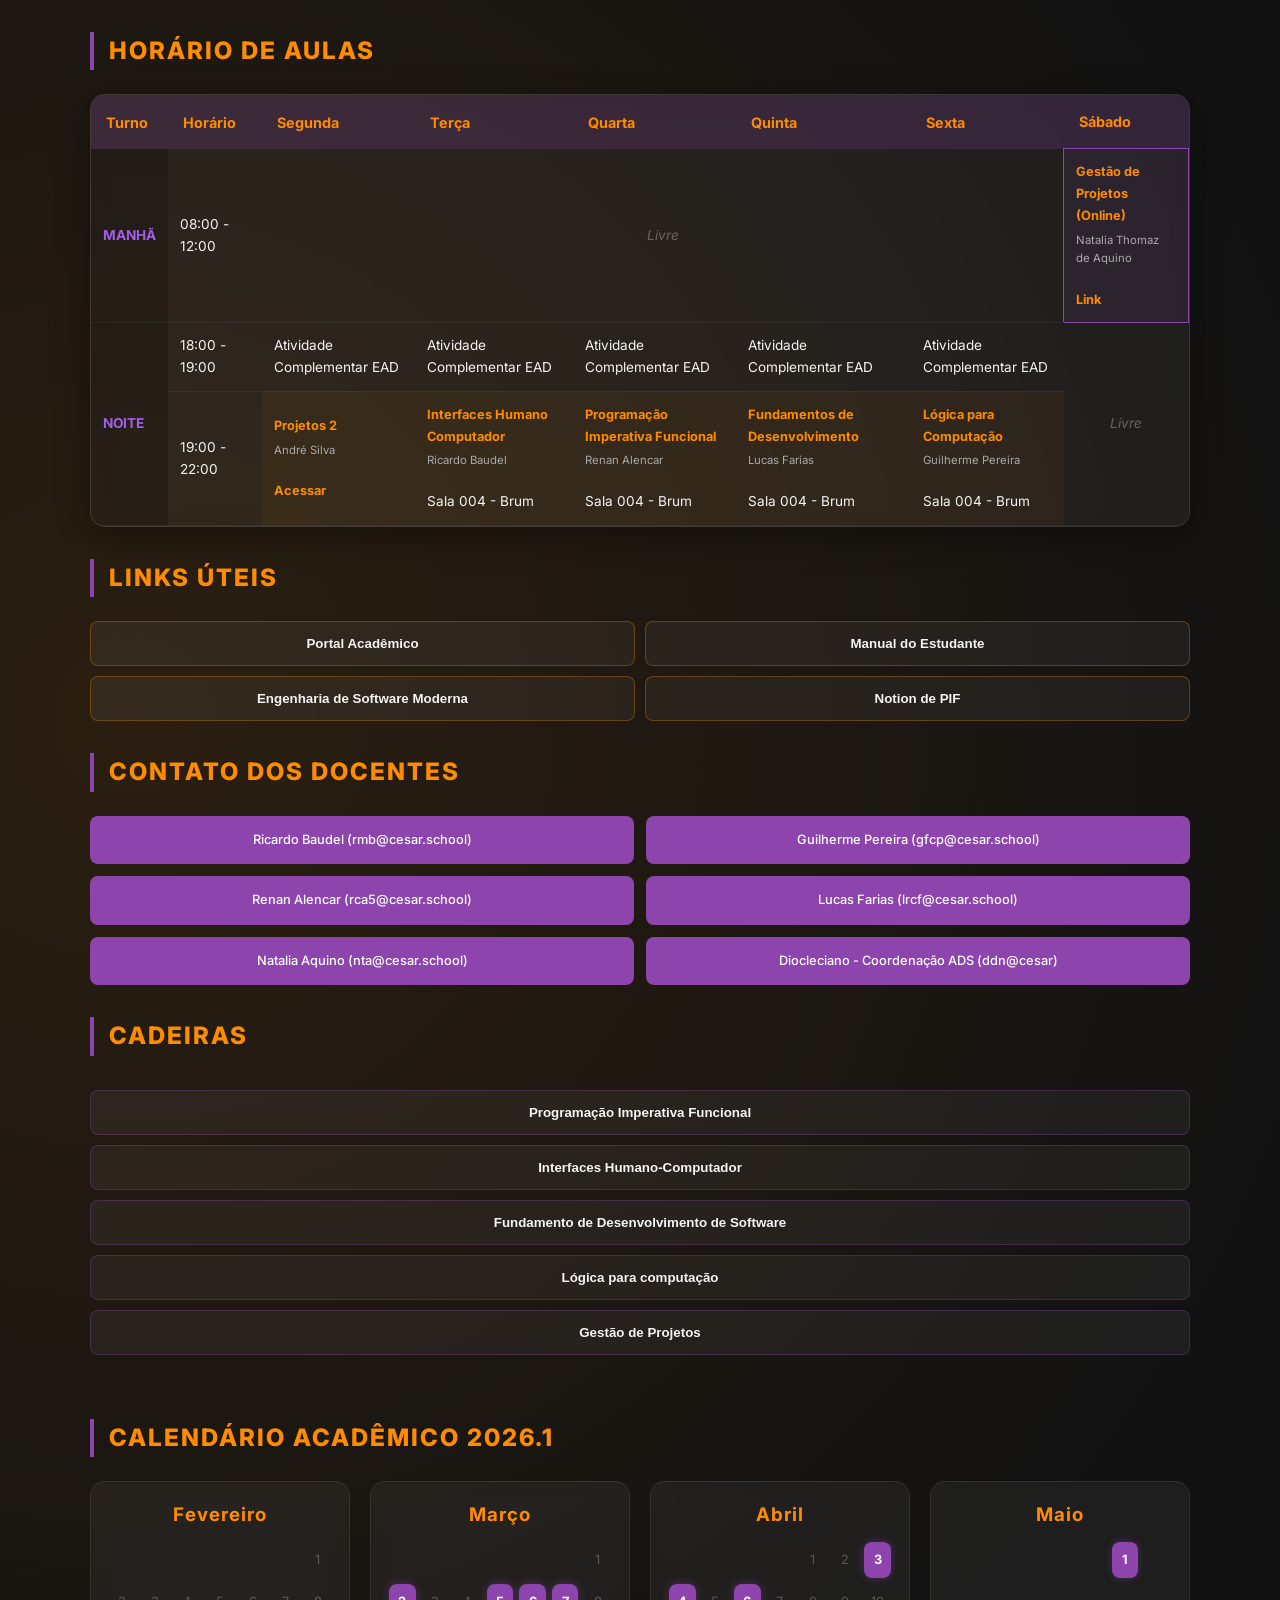
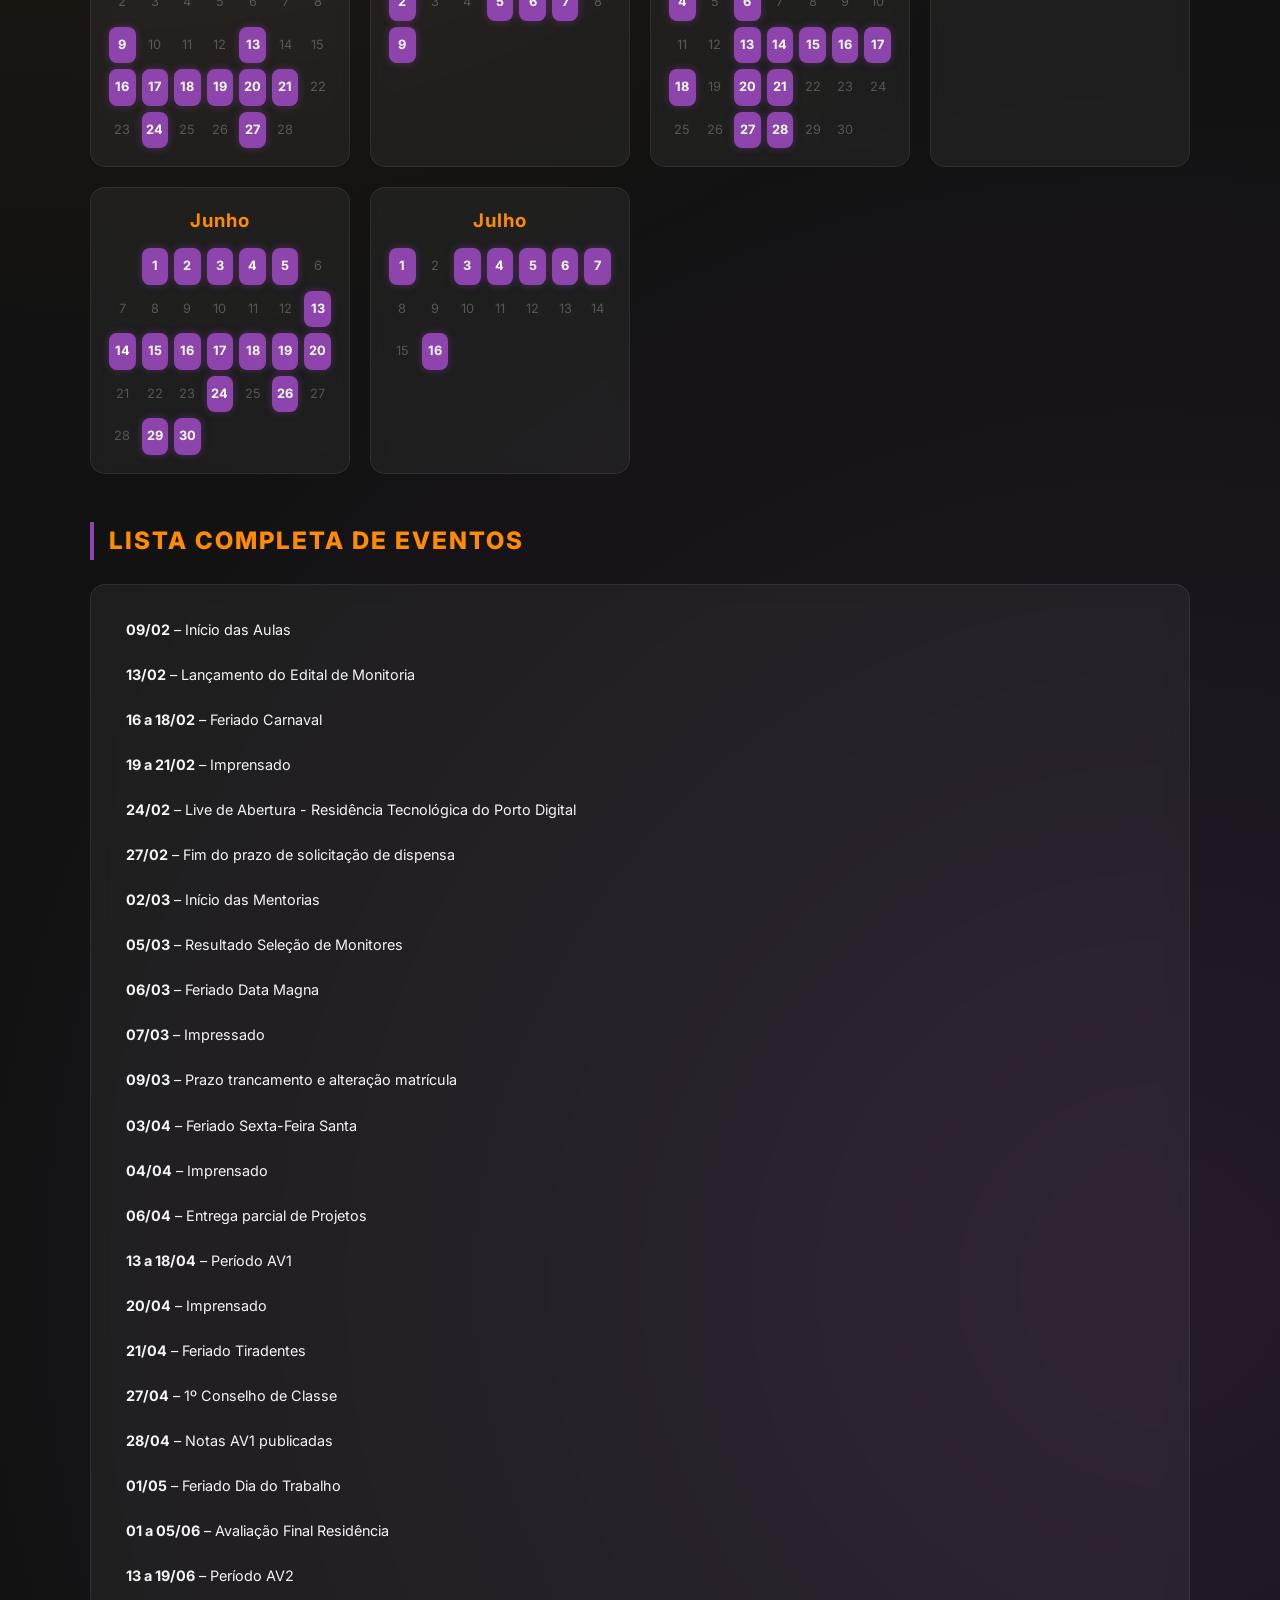
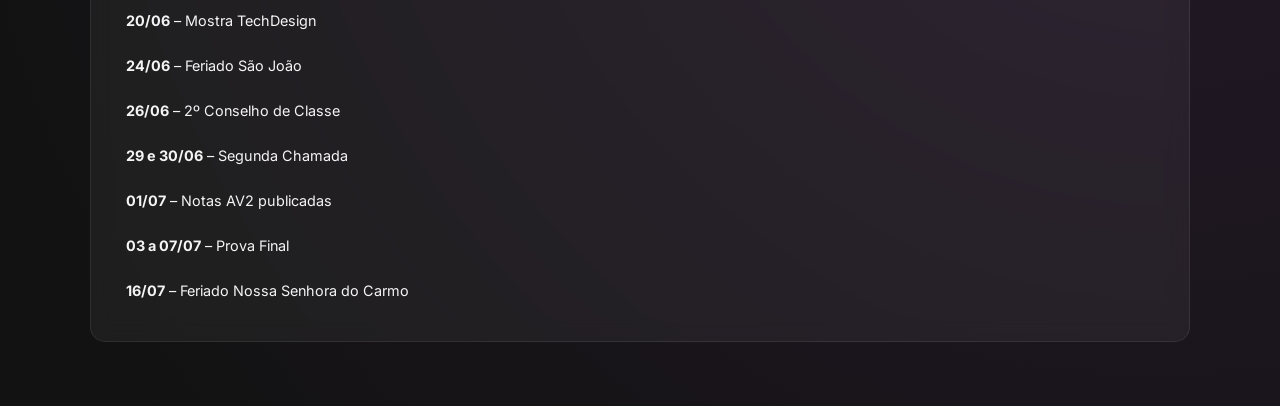
==== index.html @ d96bbe41 "first commit" ====
<!doctype html>
<html lang="pt-BR">
  <head>
    <meta charset="UTF-8" />
    <title>Central de Links - Turma ADS</title>
    <link rel="stylesheet" href="style.module.css" />
    <meta name="viewport" content="width=device-width, initial-scale=1.0" />
    <link rel="stylesheet" href="./style.css" />
    <link rel="icon" type="image/png" href="cesarlogopng.png" />
    <script src="script.js"></script>
  </head>
  <body>
    <div class="container">
      <section class="schedule">
        <h2>Horário de Aulas</h2>

        <div class="table-container">
          <table id="tabela-horario">
            <thead>
              <tr>
                <th>Turno</th>
                <th>Horário</th>
                <th>Segunda</th>
                <th>Terça</th>
                <th>Quarta</th>
                <th>Quinta</th>
                <th>Sexta</th>
                <th>Sábado</th>
              </tr>
            </thead>

            <tbody>
              <tr>
                <td rowspan="1" class="turno">MANHÃ</td>
                <td>08:00 - 12:00</td>
                <td colspan="5" class="livre">Livre</td>
                <td class="disciplina destaque">
                  <a href="https://classroom.google.com/c/Nzk0MDg3NDczNjcz"
                    >Gestão de Projetos (Online)</a
                  >
                  <br />
                  <small>Natalia Thomaz de Aquino</small><br />
                  <a href="https://cesar.zoom.us/j/87571379518">Link</a>
                </td>
              </tr>

              <tr>
                <td rowspan="3" class="turno">NOITE</td>
                <td>18:00 - 19:00</td>
                <td>Atividade Complementar EAD</td>
                <td>Atividade Complementar EAD</td>
                <td>Atividade Complementar EAD</td>
                <td>Atividade Complementar EAD</td>
                <td>Atividade Complementar EAD</td>
                <td class="livre" rowspan="3">Livre</td>
              </tr>

              <tr>
                <td>19:00 - 22:00</td>

                <td class="disciplina">
                  <a href="https://classroom.google.com/c/ODQzOTEwMzMzNjAx"
                    >Projetos 2</a
                  >
                  <br />
                  <small>André Silva</small><br />
                  <a href="https://cesar.zoom.us/j/82120558828">Acessar</a>
                </td>

                <td class="disciplina">
                  <a href="https://classroom.google.com/c/ODQzODcwODQ5MTI5"
                    >Interfaces Humano Computador</a
                  >
                  <br />
                  <small>Ricardo Baudel</small><br />
                  Sala 004 - Brum
                </td>

                <td class="disciplina">
                  <a href="https://classroom.google.com/c/NzkzNzI1NTE4OTM5"
                    >Programação Imperativa Funcional</a
                  >
                  <br />
                  <small>Renan Alencar</small><br />
                  Sala 004 - Brum
                </td>

                <td class="disciplina">
                  <a href="https://classroom.google.com/c/ODQyODUxNDIyNDI5"
                    >Fundamentos de Desenvolvimento</a
                  >
                  <br />
                  <small>Lucas Farias</small><br />
                  Sala 004 - Brum
                </td>

                <td class="disciplina">
                  <a href="https://classroom.google.com/c/ODQzNzM2NTk4NzI0"
                    >Lógica para Computação</a
                  >
                  <br />
                  <small>Guilherme Pereira</small><br />
                  Sala 004 - Brum
                </td>
              </tr>
            </tbody>
          </table>
        </div>
      </section>

      <section class="links-title">
        <h2>Links Úteis</h2>
        <section class="links">
          <a href="https://cesar.lyceum.com.br/AOnline3/#/home/avisos"
            ><button>Portal Acadêmico</button></a
          >

          <a
            href="https://drive.google.com/file/d/1fLN6A3KVSwYepIbjoGsRWxdpmZ-r2-D-/view"
            ><button>Manual do Estudante</button></a
          >

          <a href="https://engsoftmoderna.info/">
            <button>Engenharia de Software Moderna</button></a
          >

          <a
            href="https://nan-0x194.notion.site/2026-1-rogramacao-imperativa-e-funcional"
          >
            <button>Notion de PIF</button></a
          >
        </section>
      </section>

      <section class="contatos">
        <h2>Contato dos Docentes</h2>
        <div class="emails">
          <a
            href="https://mail.google.com/mail/?view=cm&to=rmb@cesar.school&su=Dúvida%20sobre%20a%20disciplina&body=Prezado%20Professor%20Ricardo,%0A%0ASou%20aluno(a)%20da%20disciplina%20Interfaces%20Humano-Computador%20e%20gostaria%20de%20tirar%20uma%20dúvida%20sobre%20a%20aula/atividade.%0A%0APoderia,%20por%20gentileza,%20me%20auxiliar?%0A%0AAtenciosamente,%0A%0ANome:%20"
            target="_blank"
            class="email-button"
          >
            Ricardo Baudel (rmb@cesar.school)
          </a>

          <a
            href="https://mail.google.com/mail/?view=cm&to=gfcp@cesar.school&su=Dúvida%20sobre%20a%20disciplina&body=Prezado%20Professor%20Guilherme,%0A%0ASou%20aluno(a)%20da%20disciplina%20Lógica%20para%20Computação%20e%20gostaria%20de%20tirar%20uma%20dúvida%20sobre%20a%20aula/atividade.%0A%0APoderia,%20por%20gentileza,%20me%20auxiliar?%0A%0AAtenciosamente,%0A%0ANome:%20"
            target="_blank"
            class="email-button"
          >
            Guilherme Pereira (gfcp@cesar.school)
          </a>

          <a
            href="https://mail.google.com/mail/?view=cm&to=rca5@cesar.school&su=Dúvida%20sobre%20a%20disciplina&body=Prezado%20Professor%20Renan,%0A%0ASou%20aluno(a)%20da%20disciplina%20Programação%20Imperativa%20Funcional%20e%20gostaria%20de%20tirar%20uma%20dúvida%20sobre%20a%20aula/atividade.%0A%0APoderia,%20por%20gentileza,%20me%20auxiliar?%0A%0AAtenciosamente,%0A%0ANome:%20"
            target="_blank"
            class="email-button"
          >
            Renan Alencar (rca5@cesar.school)
          </a>

          <a
            href="https://mail.google.com/mail/?view=cm&to=lrcf@cesar.school&su=Dúvida%20sobre%20a%20disciplina&body=Prezado%20Professor%20Lucas,%0A%0ASou%20aluno(a)%20da%20disciplina%20Fundamentos%20de%20Desenvolvimento%20e%20gostaria%20de%20tirar%20uma%20dúvida%20sobre%20a%20aula/atividade.%0A%0APoderia,%20por%20gentileza,%20me%20auxiliar?%0A%0AAtenciosamente,%0A%0ANome:%20%"
            target="_blank"
            class="email-button"
          >
            Lucas Farias (lrcf@cesar.school)
          </a>

          <a
            href="https://mail.google.com/mail/?view=cm&to=nta@cesar.school&su=Dúvida%20sobre%20a%20disciplina&body=Prezada%20Professora%20Natalia,%0A%0ASou%20aluno(a)%20da%20disciplina%20Gestão%20de%20projetos%20e%20gostaria%20de%20tirar%20uma%20dúvida%20sobre%20a%20aula/atividade.%0A%0APoderia,%20por%20gentileza,%20me%20auxiliar?%0A%0AAtenciosamente,%0A%0ANome:%20"
            target="_blank"
            class="email-button"
          >
            Natalia Aquino (nta@cesar.school)
          </a>

          <a
            href="https://mail.google.com/mail/?view=cm&to=ddn@cesar.school&su=Dúvida%20Acadêmica%20-%20Coordenação%20ADS&body=Prezado%20Professor%20Diocleciano,%0A%0ASou%20aluno(a)%20do%20curso%20de%20Análise%20e%20Desenvolvimento%20de%20Sistemas%20e%20gostaria%20de%20tirar%20uma%20dúvida%20relacionada%20à%20coordenação.%0A%0APoderia,%20por%20gentileza,%20me%20auxiliar?%0A%0AAtenciosamente,%0A%0ANome:%20"
            target="_blank"
            class="email-button"
          >
            Diocleciano - Coordenação ADS (ddn@cesar)
          </a>
        </div>
      </section>

      <section class="cadeiras">
        <h2>Cadeiras</h2>
        <section class="cadeiras">
          <a href="./pages/pif/pif.html">
            <button>Programação Imperativa Funcional</button></a
          >

          <a href="./pages/ihc/ihc.html"
            ><button>Interfaces Humano-Computador</button></a
          >

          <a href="./pages/fds/fds.html"
            ><button>Fundamento de Desenvolvimento de Software</button></a
          >

          <a href="./pages/lp/lp.html"
            ><button>Lógica para computação</button></a
          >

          <a href="./pages/gp/gp.html"><button>Gestão de Projetos</button></a>
        </section>
      </section>

      <section class="calendario-visual">
        <h2>Calendário Acadêmico 2026.1</h2>

        <div class="meses">
          <!-- FEVEREIRO -->
          <div class="mes">
            <h3>Fevereiro</h3>
            <div class="dias">
              <span></span><span></span><span></span><span></span><span></span
              ><span></span>
              <span>1</span>
              <span>2</span><span>3</span><span>4</span><span>5</span
              ><span>6</span><span>7</span><span>8</span>
              <a href="#d0902" class="evento">9</a>
              <span>10</span><span>11</span><span>12</span>
              <a href="#d1302" class="evento">13</a>
              <span>14</span><span>15</span>
              <a href="#d1602" class="evento">16</a>
              <a href="#d1602" class="evento">17</a>
              <a href="#d1602" class="evento">18</a>
              <a href="#d1902" class="evento">19</a>
              <a href="#d1902" class="evento">20</a>
              <a href="#d1902" class="evento">21</a>
              <span>22</span><span>23</span>
              <a href="#d2402" class="evento">24</a>
              <span>25</span><span>26</span>
              <a href="#d2702" class="evento">27</a>
              <span>28</span>
            </div>
          </div>

          <!-- MARÇO -->
          <div class="mes">
            <h3>Março</h3>
            <div class="dias">
              <span></span><span></span><span></span><span></span><span></span
              ><span></span>
              <span>1</span>
              <a href="#d0203" class="evento">2</a>
              <span>3</span><span>4</span>
              <a href="#d0503" class="evento">5</a>
              <a href="#d0603" class="evento">6</a>
              <a href="#d0703" class="evento">7</a>
              <span>8</span>
              <a href="#d0903" class="evento">9</a>
            </div>
          </div>

          <div class="mes">
            <h3>Abril</h3>
            <div class="dias">
              <span></span><span></span><span></span><span></span> <span>1</span
              ><span>2</span>
              <a href="#d0304" class="evento">3</a>
              <a href="#d0404" class="evento">4</a>
              <span>5</span>
              <a href="#d0604" class="evento">6</a>
              <span>7</span><span>8</span><span>9</span><span>10</span
              ><span>11</span><span>12</span>
              <a href="#d1304" class="evento">13</a>
              <a href="#d1304" class="evento">14</a>
              <a href="#d1304" class="evento">15</a>
              <a href="#d1304" class="evento">16</a>
              <a href="#d1304" class="evento">17</a>
              <a href="#d1304" class="evento">18</a>
              <span>19</span>
              <a href="#d2004" class="evento">20</a>
              <a href="#d2104" class="evento">21</a>
              <span>22</span><span>23</span><span>24</span><span>25</span
              ><span>26</span>
              <a href="#d2704" class="evento">27</a>
              <a href="#d2804" class="evento">28</a>
              <span>29</span><span>30</span>
            </div>
          </div>

          <div class="mes">
            <h3>Maio</h3>
            <div class="dias">
              <span></span><span></span><span></span><span></span><span></span>
              <a href="#d0105" class="evento">1</a>
            </div>
          </div>

          <div class="mes">
            <h3>Junho</h3>
            <div class="dias">
              <span></span>
              <a href="#d0106" class="evento">1</a>
              <a href="#d0106" class="evento">2</a>
              <a href="#d0106" class="evento">3</a>
              <a href="#d0106" class="evento">4</a>
              <a href="#d0106" class="evento">5</a>
              <span>6</span>
              <span>7</span><span>8</span><span>9</span><span>10</span
              ><span>11</span><span>12</span>
              <a href="#d1306" class="evento">13</a>
              <a href="#d1306" class="evento">14</a>
              <a href="#d1306" class="evento">15</a>
              <a href="#d1306" class="evento">16</a>
              <a href="#d1306" class="evento">17</a>
              <a href="#d1306" class="evento">18</a>
              <a href="#d1306" class="evento">19</a>
              <a href="#d2006" class="evento">20</a>
              <span>21</span><span>22</span><span>23</span>
              <a href="#d2406" class="evento">24</a>
              <span>25</span>
              <a href="#d2606" class="evento">26</a>
              <span>27</span><span>28</span>
              <a href="#d2906" class="evento">29</a>
              <a href="#d2906" class="evento">30</a>
            </div>
          </div>

          <div class="mes">
            <h3>Julho</h3>
            <div class="dias">
              <a href="#d0107" class="evento">1</a>
              <span>2</span>
              <a href="#d0307" class="evento">3</a>
              <a href="#d0307" class="evento">4</a>
              <a href="#d0307" class="evento">5</a>
              <a href="#d0307" class="evento">6</a>
              <a href="#d0307" class="evento">7</a>
              <span>8</span><span>9</span><span>10</span><span>11</span
              ><span>12</span><span>13</span><span>14</span><span>15</span>
              <a href="#d1607" class="evento">16</a>
            </div>
          </div>
        </div>
      </section>


      <section class="lista-eventos">
        <h2>Lista Completa de Eventos</h2>
        <div class="eventos-container">
          <p id="d0902"><strong>09/02</strong> – Início das Aulas</p>
          <p id="d1302">
            <strong>13/02</strong> – Lançamento do Edital de Monitoria
          </p>
          <p id="d1602"><strong>16 a 18/02</strong> – Feriado Carnaval</p>
          <p id="d1902"><strong>19 a 21/02</strong> – Imprensado</p>
          <p id="d2402">
            <strong>24/02</strong> – Live de Abertura - Residência Tecnológica
            do Porto Digital
          </p>
          <p id="d2702">
            <strong>27/02</strong> – Fim do prazo de solicitação de dispensa
          </p>

          <p id="d0203"><strong>02/03</strong> – Início das Mentorias</p>
          <p id="d0503">
            <strong>05/03</strong> – Resultado Seleção de Monitores
          </p>
          <p id="d0603"><strong>06/03</strong> – Feriado Data Magna</p>
          <p id="d0703"><strong>07/03</strong> – Impressado</p>
          <p id="d0903">
            <strong>09/03</strong> – Prazo trancamento e alteração matrícula
          </p>

          <p id="d0304"><strong>03/04</strong> – Feriado Sexta-Feira Santa</p>
          <p id="d0404"><strong>04/04</strong> – Imprensado</p>
          <p id="d0604"><strong>06/04</strong> – Entrega parcial de Projetos</p>
          <p id="d1304"><strong>13 a 18/04</strong> – Período AV1</p>
          <p id="d2004"><strong>20/04</strong> – Imprensado</p>
          <p id="d2104"><strong>21/04</strong> – Feriado Tiradentes</p>
          <p id="d2704"><strong>27/04</strong> – 1º Conselho de Classe</p>
          <p id="d2804"><strong>28/04</strong> – Notas AV1 publicadas</p>

          <p id="d0105"><strong>01/05</strong> – Feriado Dia do Trabalho</p>

          <p id="d0106">
            <strong>01 a 05/06</strong> – Avaliação Final Residência
          </p>
          <p id="d1306"><strong>13 a 19/06</strong> – Período AV2</p>
          <p id="d2006"><strong>20/06</strong> – Mostra TechDesign</p>
          <p id="d2406"><strong>24/06</strong> – Feriado São João</p>
          <p id="d2606"><strong>26/06</strong> – 2º Conselho de Classe</p>
          <p id="d2906"><strong>29 e 30/06</strong> – Segunda Chamada</p>

          <p id="d0107"><strong>01/07</strong> – Notas AV2 publicadas</p>
          <p id="d0307"><strong>03 a 07/07</strong> – Prova Final</p>
          <p id="d1607">
            <strong>16/07</strong> – Feriado Nossa Senhora do Carmo
          </p>
        </div>
      </section>
    </div>
  </body>
</html>
---- style.css ----
@import url("https://fonts.googleapis.com/css2?family=Inter:wght@300;400;600;800&display=swap");

:root {
  --primary-orange: #ff8c00;
  --dark-orange: #e67e22;
  --accent-purple: #8e44ad;
  --light-purple: #a55eea;
  --bg-dark: #121212;
  --card-bg: rgba(255, 255, 255, 0.05);
  --text-white: #f5f5f5;
}

* {
  margin: 0;
  padding: 0;
  box-sizing: border-box;
}

body {
  font-family: "Inter", sans-serif;
  background-color: var(--bg-dark);
  background-image:
    radial-gradient(
      circle at 10% 20%,
      rgba(255, 140, 0, 0.1) 0%,
      transparent 40%
    ),
    radial-gradient(
      circle at 90% 80%,
      rgba(142, 68, 173, 0.15) 0%,
      transparent 40%
    );
  color: var(--text-white);
  line-height: 1.6;
  min-height: 100vh;
  padding: 2rem 1rem;
}

.container {
  max-width: 1100px;
  margin: 0 auto;
  animation: fadeIn 1s ease-out;
}

h2 {
  color: var(--primary-orange);
  text-transform: uppercase;
  letter-spacing: 2px;
  margin-bottom: 1.5rem;
  border-left: 4px solid var(--accent-purple);
  padding-left: 15px;
  font-weight: 800;
}

section {
  margin-bottom: 2rem;
}

.table-container {
  overflow-x: auto;
  background: var(--card-bg);
  border-radius: 15px;
  backdrop-filter: blur(10px);
  border: 1px solid rgba(255, 255, 255, 0.1);
  box-shadow: 0 8px 32px 0 rgba(0, 0, 0, 0.37);
}

table {
  width: 100%;
  border-collapse: collapse;
  min-width: 800px;
}

th {
  background-color: rgba(142, 68, 173, 0.2);
  color: var(--primary-orange);
  padding: 15px;
  text-align: left;
  font-size: 0.9rem;
}

td {
  padding: 12px;
  border-bottom: 1px solid rgba(255, 255, 255, 0.05);
  font-size: 0.85rem;
}

.turno {
  font-weight: bold;
  color: var(--light-purple);
  background: rgba(0, 0, 0, 0.2);
}

.livre {
  color: rgba(255, 255, 255, 0.3);
  font-style: italic;
  text-align: center;
}

.disciplina {
  background: rgba(255, 140, 0, 0.05);
  transition: all 0.3s ease;
}

.disciplina:hover {
  background: rgba(255, 140, 0, 0.15);
  transform: scale(1.02);
}

.destaque {
  border: 1px solid var(--accent-purple);
  background: rgba(142, 68, 173, 0.1) !important;
}

small {
  display: block;
  color: #aaa;
  margin-top: 4px;
}

a {
  color: var(--primary-orange);
  text-decoration: none;
  font-weight: bold;
  font-size: 0.8rem;
}

a:hover {
  text-decoration: underline;
  color: var(--light-purple);
}

.links,
.cadeiras,
.contatos {
  gap: 10px;
}

.links {
  display: grid;
  grid-template-columns: repeat(2, 1fr);
}

.links button {
  display: grid;
  width: 100%;
}

.cadeiras {
  display: flex;
  flex-direction: column;
}

button {
  width: 100%;
  display: flex;
  justify-content: center;
  align-items: center;
  background: var(--card-bg);
  color: var(--text-white);
  border: 1px solid rgba(255, 140, 0, 0.3);
  padding: 14px 20px;
  border-radius: 8px;
  cursor: pointer;
  gap: 14px;
  transition: all 0.3s cubic-bezier(0.175, 0.885, 0.32, 1.275);
  font-weight: 600;
}

button i {
  color: var(--accent-purple);
  width: 18px;
}

button:hover {
  background: var(--primary-orange);
  color: #fff;
  transform: translateY(-5px);
  box-shadow: 0 5px 15px rgba(255, 140, 0, 0.4);
}

button:hover i {
  color: #fff;
}

.contatos {
  flex-direction: column;
}

.emails {
  display: grid;
  grid-template-columns: repeat(2, 1fr);
  gap: 12px;
}

.email-button {
  display: flex;
  justify-content: center;
  align-items: center;
  gap: 10px;
  width: 100%;
  padding: 14px;
  background: var(--accent-purple);
  color: white;
  text-decoration: none;
  border-radius: 8px;
  font-weight: 500;
  transition: 0.3s ease;
}
.email-button:hover {
  background: var(--light-purple);
  transform: scale(1.02);
  color: #fff3cd;
}

.email-button i {
  width: 18px;
  height: 18px;
}

.cadeiras button {
  border-color: rgba(142, 68, 173, 0.3);
}

.cadeiras button:hover {
  background: var(--accent-purple);
  color: white;
  border-color: var(--light-purple);
}

.dia-atual {
  background-color: #fff3cd !important;
  border: 2px solid #ffc107;
  font-weight: bold;
}

th.dia-atual {
  background-color: #ffc107;
  color: #000;
}

@keyframes fadeIn {
  from {
    opacity: 0;
    transform: translateY(20px);
  }
  to {
    opacity: 1;
    transform: translateY(0);
  }
}

@media (max-width: 768px) {
  h2 {
    font-size: 1.2rem;
  }
  button {
    width: 100%;
    justify-content: center;
  }
}

.calendario-visual {
  margin-top: 2rem;
}

.calendario-visual .meses {
  display: grid;
  grid-template-columns: repeat(auto-fit, minmax(260px, 1fr));
  gap: 20px;
}

.mes {
  background: var(--card-bg);
  padding: 18px;
  border-radius: 15px;
  border: 1px solid rgba(255, 255, 255, 0.08);
  backdrop-filter: blur(8px);
  transition: 0.3s ease;
}

.mes:hover {
  transform: translateY(-5px);
  box-shadow: 0 10px 25px rgba(0, 0, 0, 0.3);
}

.mes h3 {
  text-align: center;
  margin-bottom: 12px;
  color: var(--primary-orange);
  font-weight: 700;
  letter-spacing: 1px;
}

.dias {
  display: grid;
  grid-template-columns: repeat(7, 1fr);
  gap: 6px;
}

.dias span,
.dias a {
  text-align: center;
  padding: 8px 0;
  border-radius: 8px;
  font-size: 0.8rem;
  transition: 0.2s ease;
}

.dias span {
  color: rgba(255, 255, 255, 0.25);
}

.dias a.evento {
  background: var(--accent-purple);
  color: #fff;
  font-weight: bold;
  text-decoration: none;
  box-shadow: 0 0 8px rgba(142, 68, 173, 0.4);
}

.dias a.evento:hover {
  background: var(--primary-orange);
  transform: scale(1.12);
  box-shadow: 0 0 12px rgba(255, 140, 0, 0.6);
}

html {
  scroll-behavior: smooth;
}

.lista-eventos {
  margin-top: 3rem;
}

.eventos-container {
  background: var(--card-bg);
  padding: 25px;
  border-radius: 15px;
  border: 1px solid rgba(255, 255, 255, 0.08);
  backdrop-filter: blur(10px);
}

.eventos-container p {
  padding: 8px 10px;
  border-radius: 8px;
  font-size: 0.9rem;
  margin-bottom: 6px;
  transition: 0.3s ease;
}

.eventos-container p:target {
  background: rgba(255, 140, 0, 0.2);
  border-left: 4px solid var(--primary-orange);
  transform: scale(1.02);
}

@keyframes highlight {
  0% {
    background-color: rgba(255, 140, 0, 0.5);
  }
  100% {
    background-color: rgba(255, 140, 0, 0.2);
  }
}

.eventos-container p:target {
  animation: highlight 0.8s ease;
}

@media (max-width: 768px) {
  .mes {
    padding: 15px;
  }

  .dias span,
  .dias a {
    font-size: 0.75rem;
    padding: 6px 0;
  }

  .eventos-container {
    padding: 18px;
  }
}
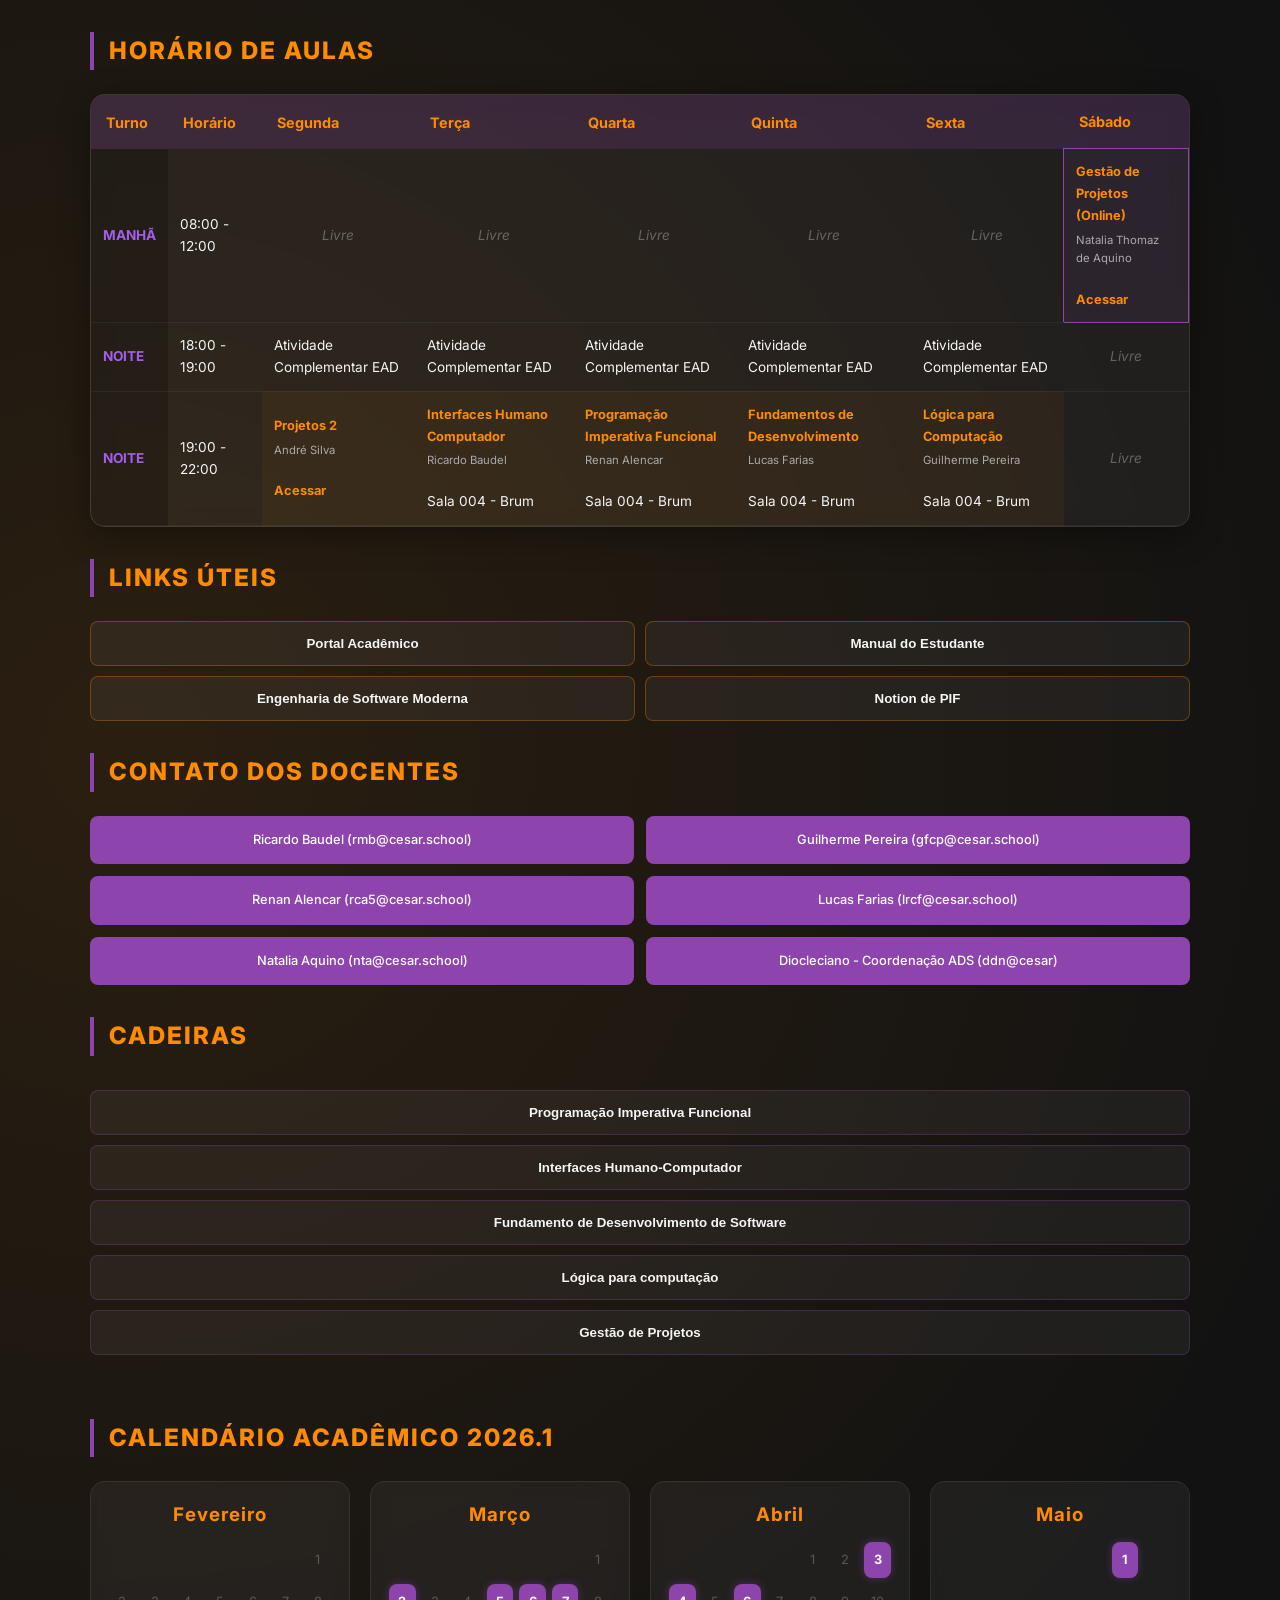
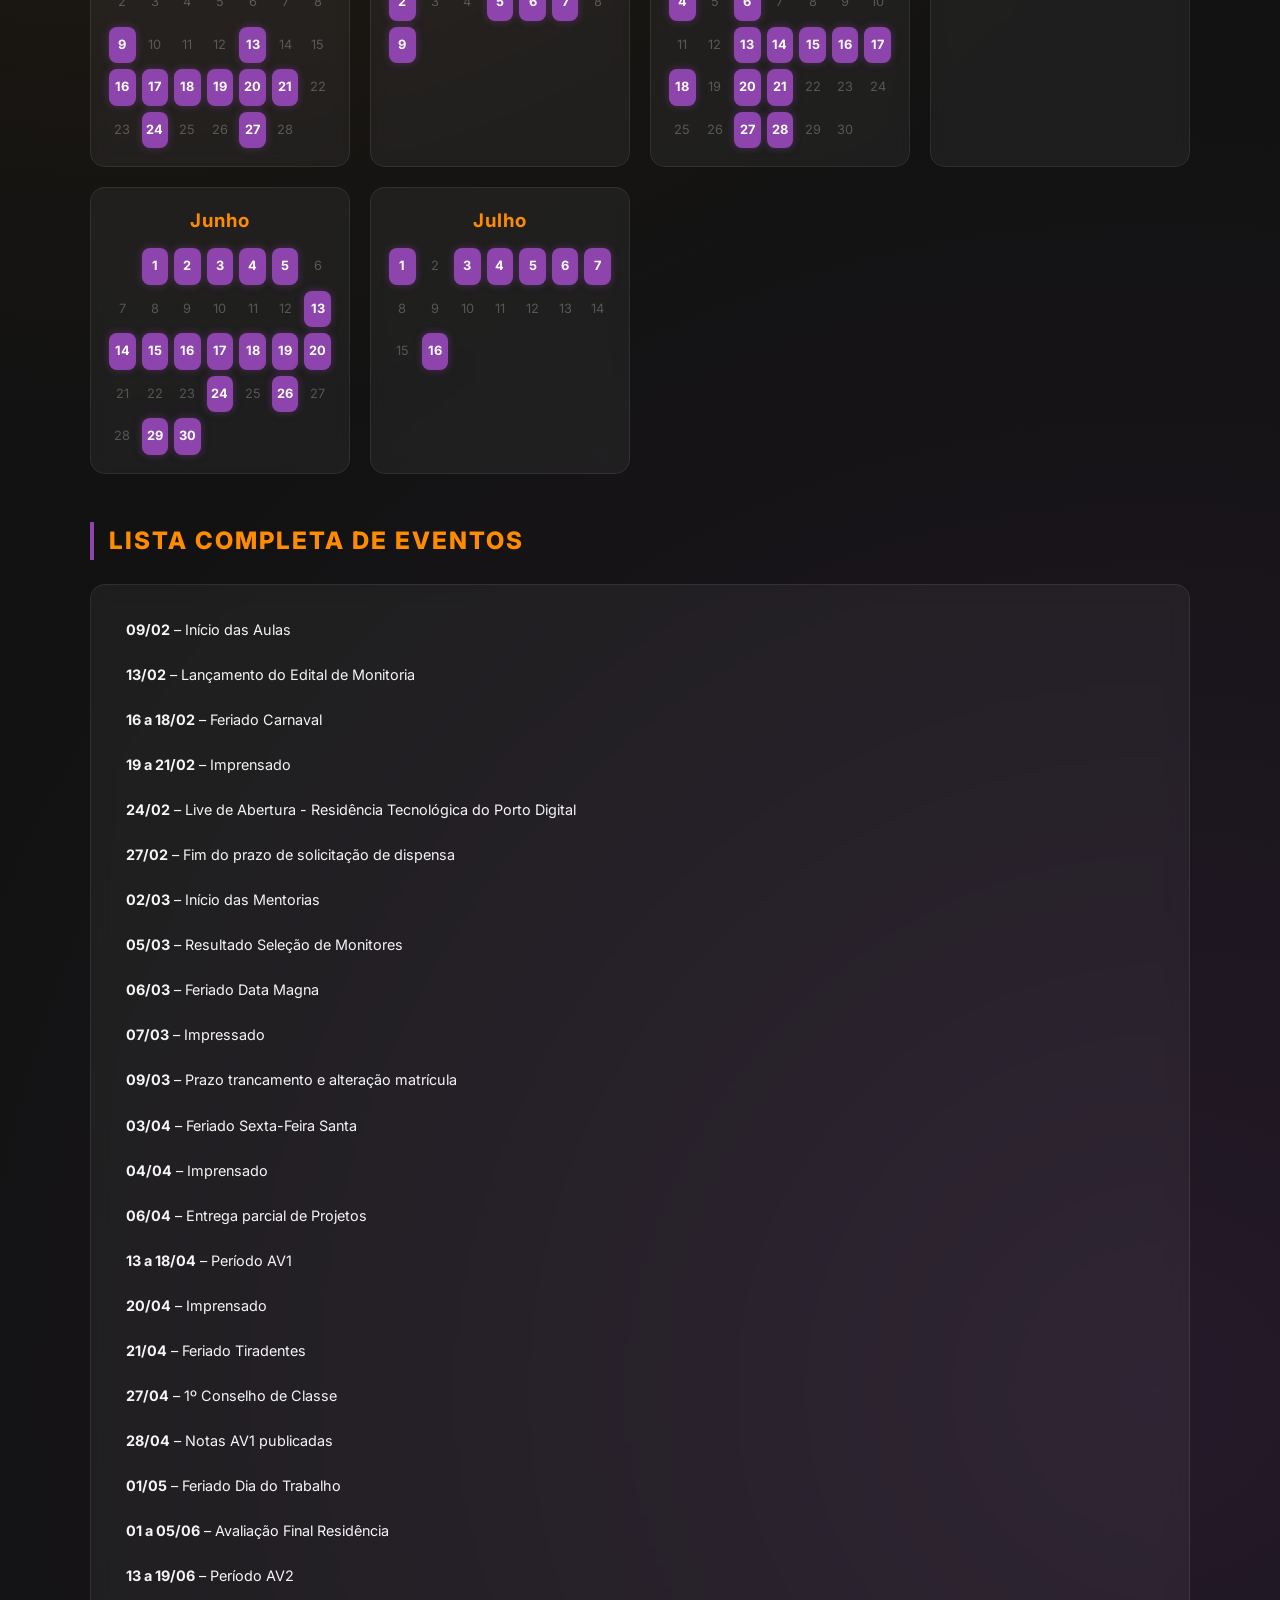
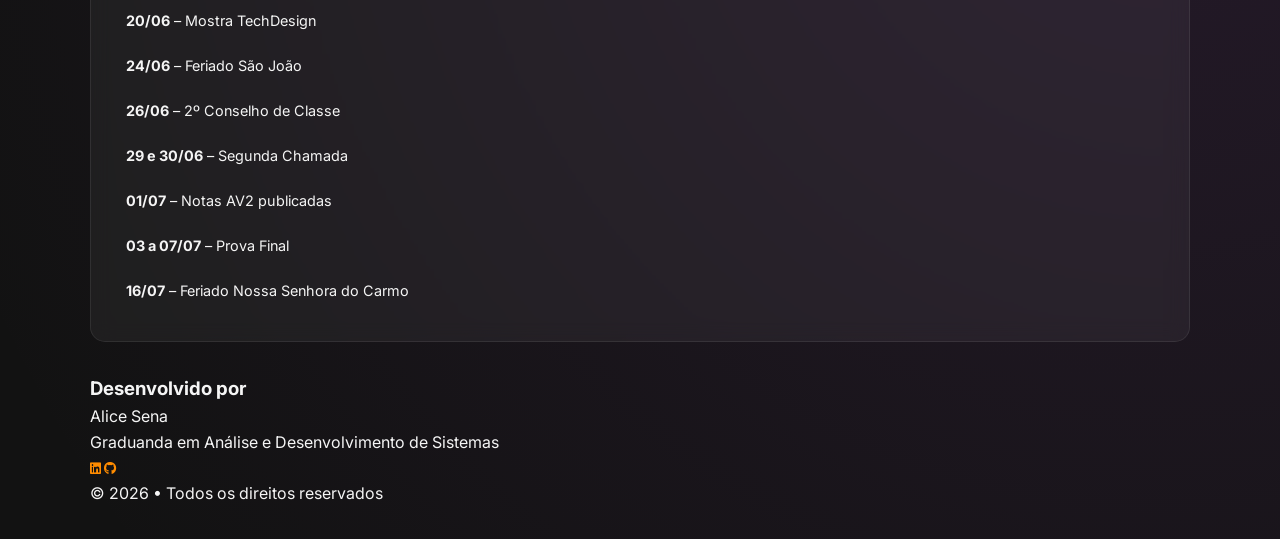
==== commit 469af9db: "feat: Adiciona rodapé com informações do desenvolvedor e links sociais; refatora JavaScript para mel" ====
--- a/index.html
+++ b/index.html
@@ -7,6 +7,10 @@
     <meta name="viewport" content="width=device-width, initial-scale=1.0" />
     <link rel="stylesheet" href="./style.css" />
     <link rel="icon" type="image/png" href="cesarlogopng.png" />
+    <link
+      rel="stylesheet"
+      href="https://cdnjs.cloudflare.com/ajax/libs/font-awesome/6.5.0/css/all.min.css"
+    />
     <script src="script.js"></script>
   </head>
   <body>
@@ -31,77 +35,88 @@
 
             <tbody>
               <tr>
-                <td rowspan="1" class="turno">MANHÃ</td>
+                <td class="turno">MANHÃ</td>
                 <td>08:00 - 12:00</td>
-                <td colspan="5" class="livre">Livre</td>
+
+                <td class="livre">Livre</td>
+                <td class="livre">Livre</td>
+                <td class="livre">Livre</td>
+                <td class="livre">Livre</td>
+                <td class="livre">Livre</td>
+
                 <td class="disciplina destaque">
-                  <a href="https://classroom.google.com/c/Nzk0MDg3NDczNjcz"
-                    >Gestão de Projetos (Online)</a
-                  >
+                  <a href="https://classroom.google.com/c/Nzk0MDg3NDczNjcz">
+                    Gestão de Projetos (Online)
+                  </a>
                   <br />
                   <small>Natalia Thomaz de Aquino</small><br />
-                  <a href="https://cesar.zoom.us/j/87571379518">Link</a>
+                  <a href="https://cesar.zoom.us/j/87571379518">Acessar</a>
                 </td>
               </tr>
 
               <tr>
-                <td rowspan="3" class="turno">NOITE</td>
+                <td class="turno">NOITE</td>
                 <td>18:00 - 19:00</td>
+
                 <td>Atividade Complementar EAD</td>
                 <td>Atividade Complementar EAD</td>
                 <td>Atividade Complementar EAD</td>
                 <td>Atividade Complementar EAD</td>
                 <td>Atividade Complementar EAD</td>
-                <td class="livre" rowspan="3">Livre</td>
+
+                <td class="livre">Livre</td>
               </tr>
 
               <tr>
+                <td class="turno">NOITE</td>
                 <td>19:00 - 22:00</td>
 
                 <td class="disciplina">
-                  <a href="https://classroom.google.com/c/ODQzOTEwMzMzNjAx"
-                    >Projetos 2</a
-                  >
+                  <a href="https://classroom.google.com/c/ODQzOTEwMzMzNjAx">
+                    Projetos 2
+                  </a>
                   <br />
                   <small>André Silva</small><br />
                   <a href="https://cesar.zoom.us/j/82120558828">Acessar</a>
                 </td>
 
                 <td class="disciplina">
-                  <a href="https://classroom.google.com/c/ODQzODcwODQ5MTI5"
-                    >Interfaces Humano Computador</a
-                  >
+                  <a href="https://classroom.google.com/c/ODQzODcwODQ5MTI5">
+                    Interfaces Humano Computador
+                  </a>
                   <br />
                   <small>Ricardo Baudel</small><br />
                   Sala 004 - Brum
                 </td>
 
                 <td class="disciplina">
-                  <a href="https://classroom.google.com/c/NzkzNzI1NTE4OTM5"
-                    >Programação Imperativa Funcional</a
-                  >
+                  <a href="https://classroom.google.com/c/NzkzNzI1NTE4OTM5">
+                    Programação Imperativa Funcional
+                  </a>
                   <br />
                   <small>Renan Alencar</small><br />
                   Sala 004 - Brum
                 </td>
 
                 <td class="disciplina">
-                  <a href="https://classroom.google.com/c/ODQyODUxNDIyNDI5"
-                    >Fundamentos de Desenvolvimento</a
-                  >
+                  <a href="https://classroom.google.com/c/ODQyODUxNDIyNDI5">
+                    Fundamentos de Desenvolvimento
+                  </a>
                   <br />
                   <small>Lucas Farias</small><br />
                   Sala 004 - Brum
                 </td>
 
                 <td class="disciplina">
-                  <a href="https://classroom.google.com/c/ODQzNzM2NTk4NzI0"
-                    >Lógica para Computação</a
-                  >
+                  <a href="https://classroom.google.com/c/ODQzNzM2NTk4NzI0">
+                    Lógica para Computação
+                  </a>
                   <br />
                   <small>Guilherme Pereira</small><br />
                   Sala 004 - Brum
                 </td>
+
+                <td class="livre">Livre</td>
               </tr>
             </tbody>
           </table>
@@ -212,7 +227,6 @@
         <h2>Calendário Acadêmico 2026.1</h2>
 
         <div class="meses">
-          <!-- FEVEREIRO -->
           <div class="mes">
             <h3>Fevereiro</h3>
             <div class="dias">
@@ -239,7 +253,6 @@
             </div>
           </div>
 
-          <!-- MARÇO -->
           <div class="mes">
             <h3>Março</h3>
             <div class="dias">
@@ -340,7 +353,6 @@
         </div>
       </section>
 
-
       <section class="lista-eventos">
         <h2>Lista Completa de Eventos</h2>
         <div class="eventos-container">
@@ -395,6 +407,36 @@
           </p>
         </div>
       </section>
+
+      <footer class="footer">
+        <div class="footer-container">
+          <div class="footer-info">
+            <h3>Desenvolvido por</h3>
+            <p>Alice Sena</p>
+            <span>Graduanda em Análise e Desenvolvimento de Sistemas</span>
+          </div>
+
+          <div class="footer-social">
+            <a
+              href="https://www.linkedin.com/in/alicessenapereira/k"
+              target="_blank"
+              aria-label="LinkedIn"
+            >
+              <i class="fab fa-linkedin"></i>
+            </a>
+
+            <a
+              href="https://github.com/alicessena"
+              target="_blank"
+              aria-label="GitHub"
+            >
+              <i class="fab fa-github"></i>
+            </a>
+          </div>
+        </div>
+
+        <div class="footer-copy">© 2026 • Todos os direitos reservados</div>
+      </footer>
     </div>
   </body>
 </html>
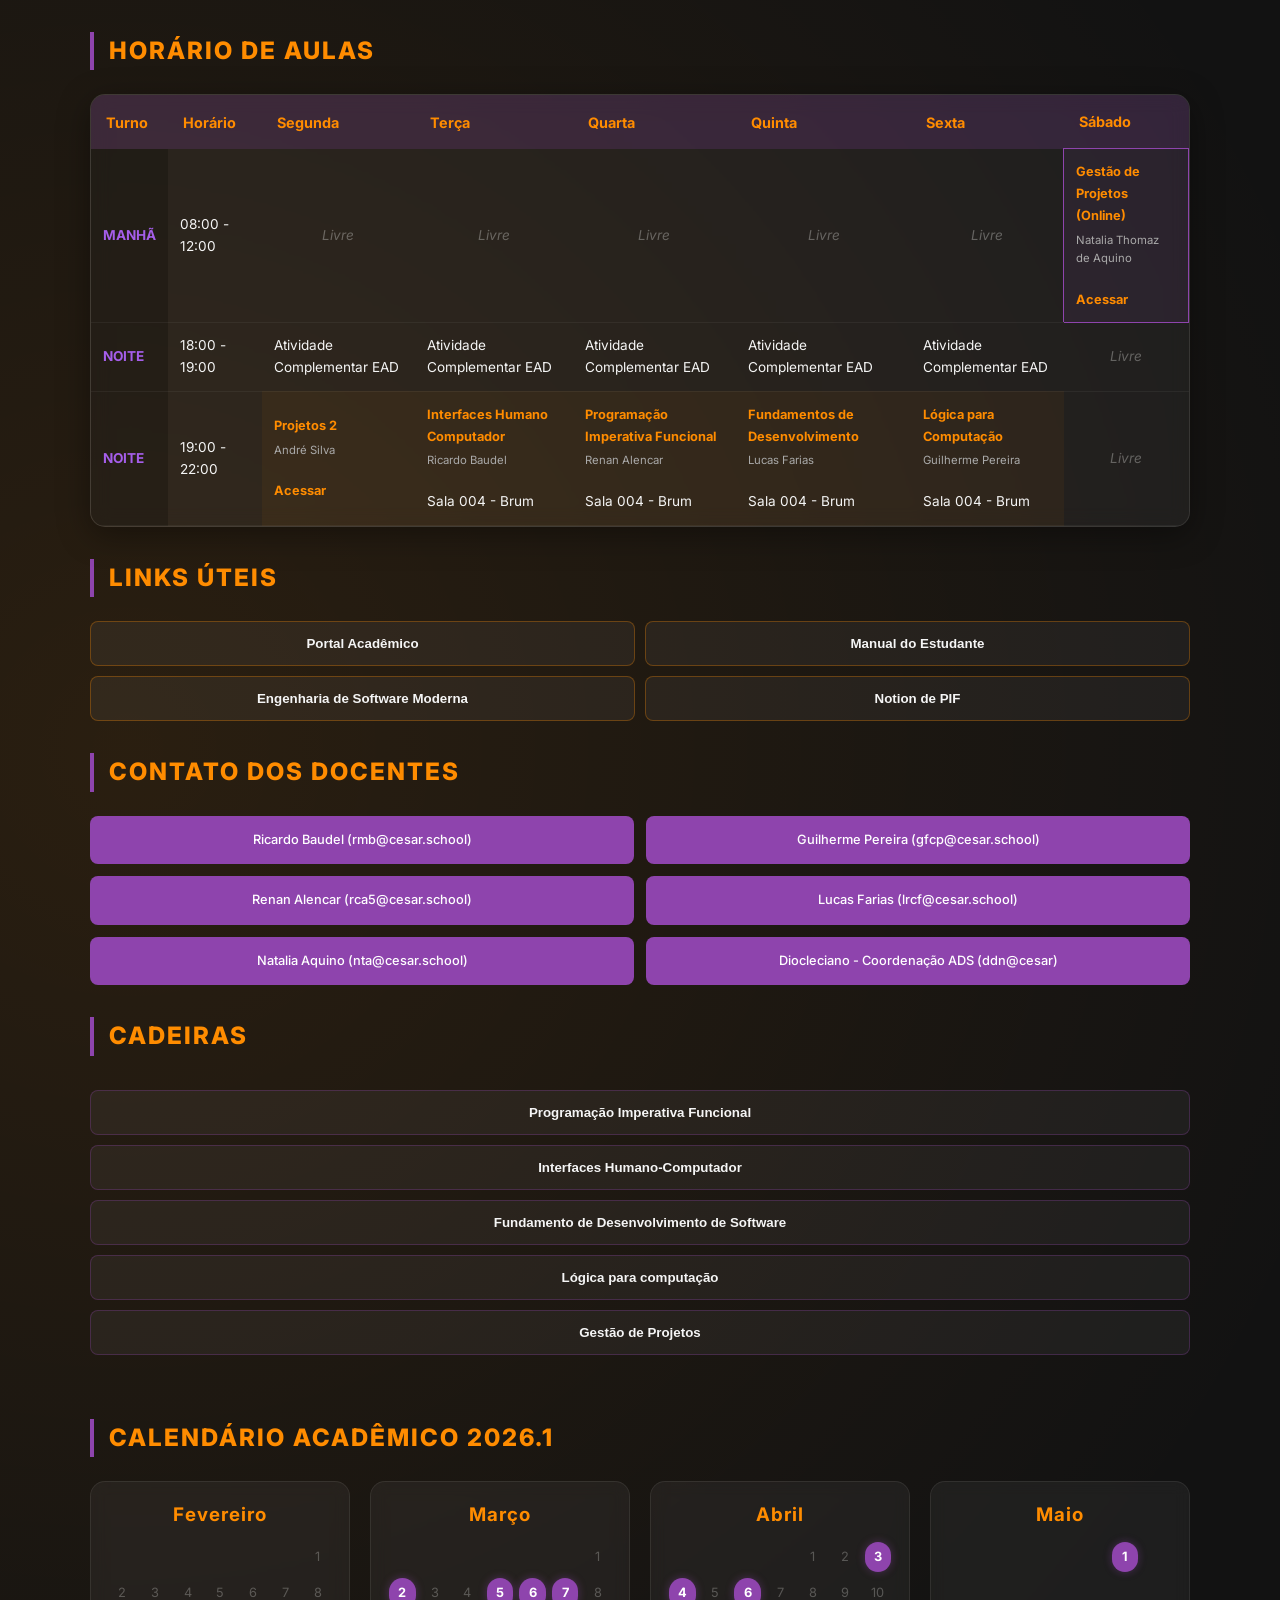
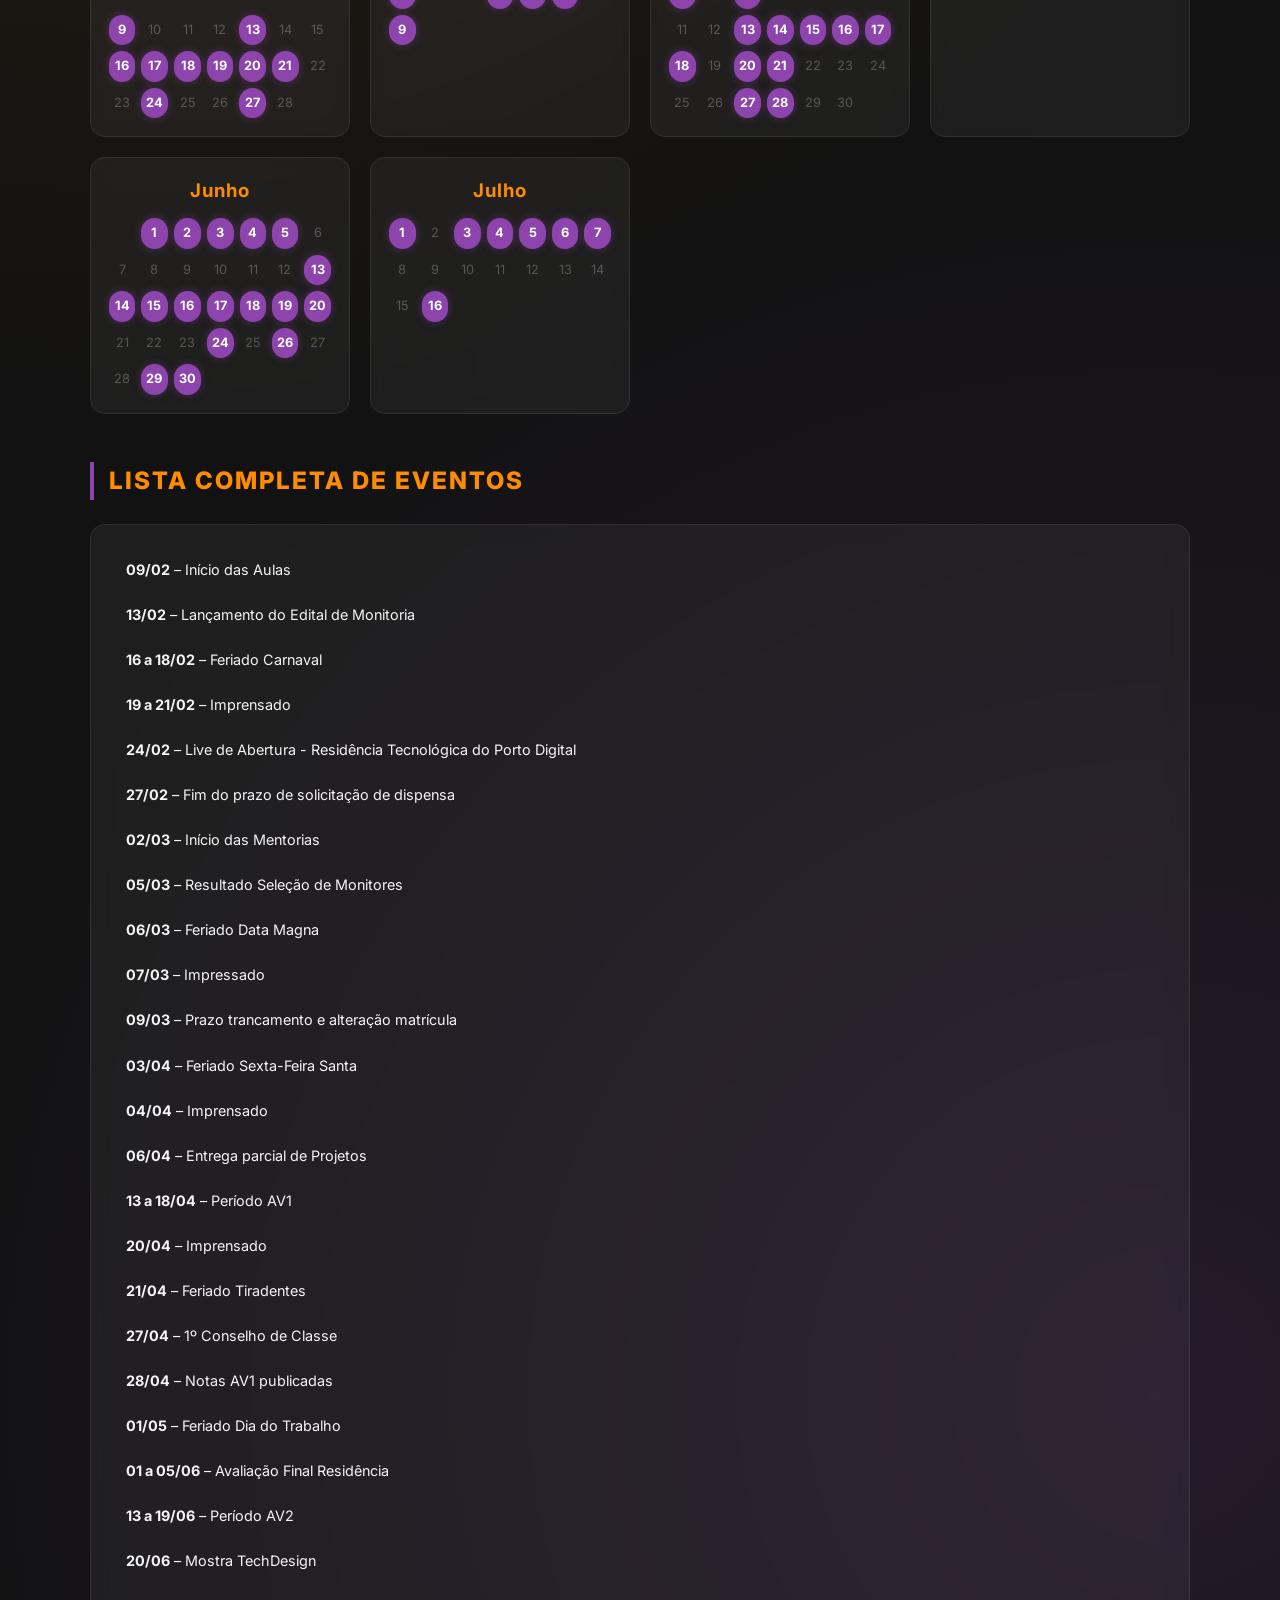
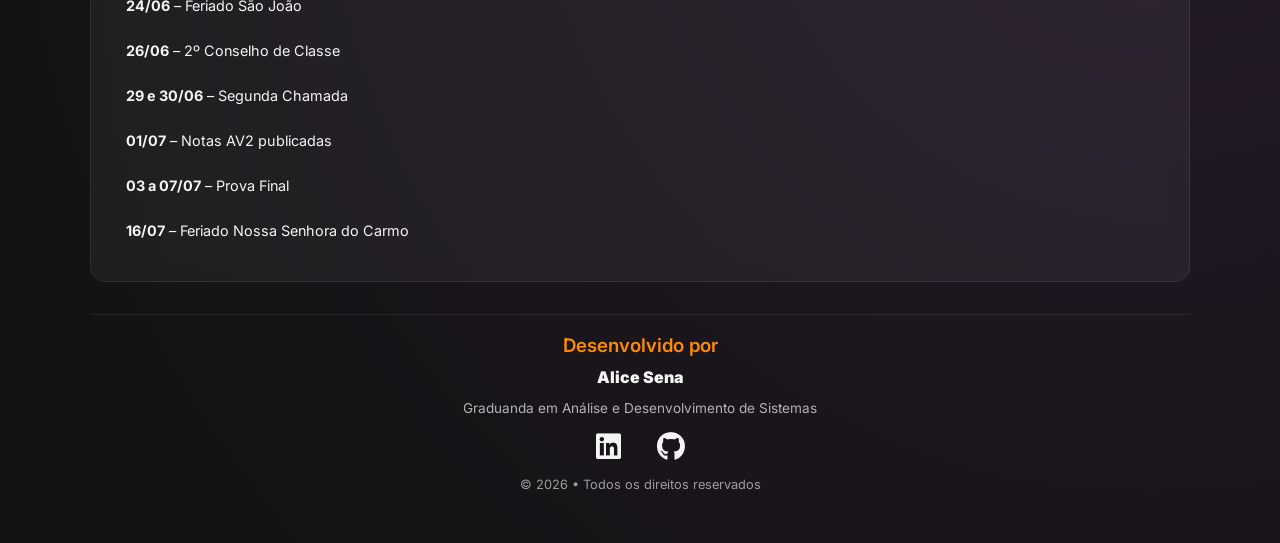
==== commit 441c628f: "fix: Corrige link do perfil do LinkedIn no rodapé" ====
--- a/index.html
+++ b/index.html
@@ -418,7 +418,7 @@
 
           <div class="footer-social">
             <a
-              href="https://www.linkedin.com/in/alicessenapereira/k"
+              href="https://www.linkedin.com/in/alicessenapereira"
               target="_blank"
               aria-label="LinkedIn"
             >
--- a/style.css
+++ b/style.css
@@ -232,6 +232,7 @@
   background-color: #fff3cd !important;
   border: 2px solid #ffc107;
   font-weight: bold;
+  color: #000;
 }
 
 th.dia-atual {
@@ -301,8 +302,8 @@
 .dias span,
 .dias a {
   text-align: center;
-  padding: 8px 0;
-  border-radius: 8px;
+  padding: 5px 5px;
+  border-radius: 25px;
   font-size: 0.8rem;
   transition: 0.2s ease;
 }
@@ -383,3 +384,53 @@
     padding: 18px;
   }
 }
+
+.footer {
+  margin-top: 2rem;
+  padding: 1rem ;
+  border-top: 1px solid rgba(255, 255, 255, 0.08);
+  text-align: center;
+}
+
+.footer-container {
+  max-width: 1100px;
+  margin: 0 auto;
+}
+
+.footer-info h3 {
+  color: var(--primary-orange);
+  font-weight: 600;
+  margin-bottom: 0.25rem;
+}
+
+.footer-info p {
+  font-weight: 900;
+  margin-bottom: 0.25rem;
+}
+
+.footer-info span {
+  font-size: 0.85rem;
+  opacity: 0.7;
+}
+
+.footer-social {
+  margin-top: 0.25rem;
+}
+
+.footer-social a {
+  font-size: 1.8rem;
+  margin: 0 15px;
+  color: var(--text-white);
+  transition: 0.3s ease;
+}
+
+.footer-social a:hover {
+  color: var(--primary-orange);
+  transform: scale(1.2);
+}
+
+.footer-copy {
+  margin-top: 0.25rem;
+  font-size: 0.8rem;
+  opacity: 0.6;
+}
